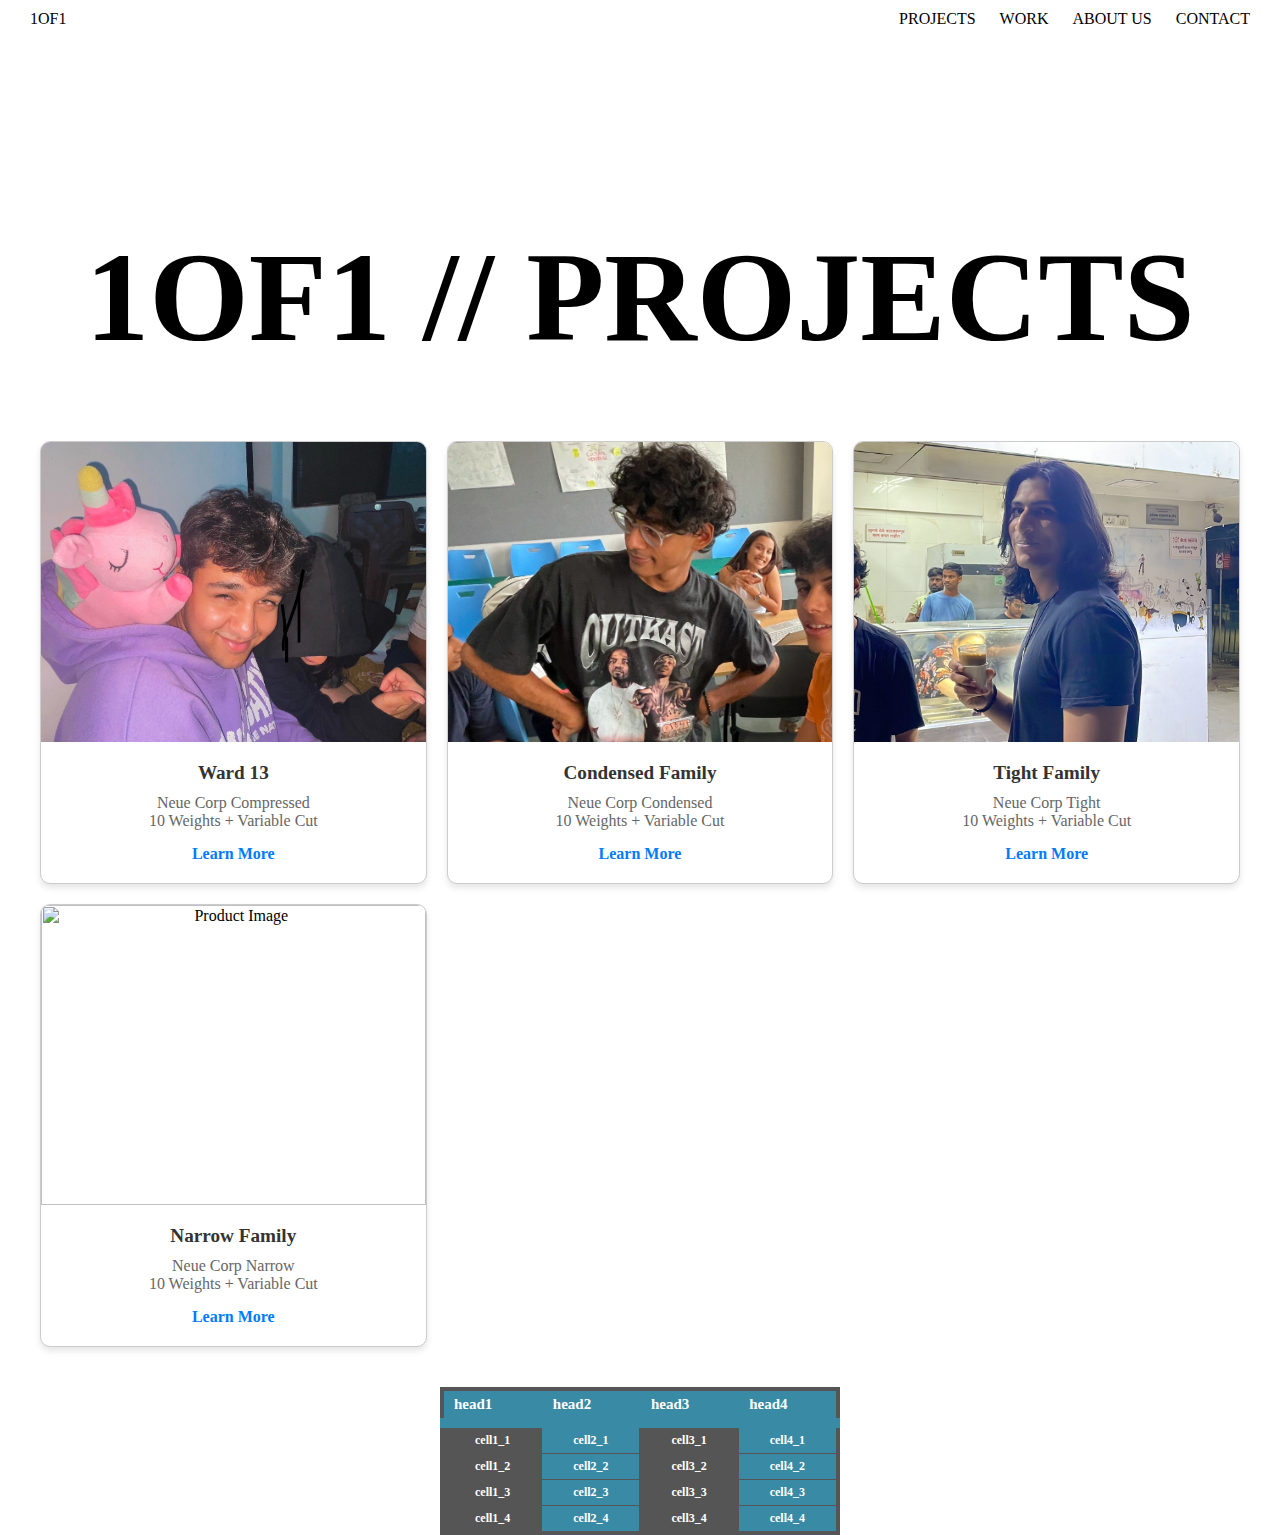
==== projects.html @ ed0822c1 "FILES UPLOADED" ====
<html>
    <head>
        <link rel="stylesheet" href="main.css">
        <title>1OF1</title>
    </head>
    <body>
        <nav class="navbar" style="position: static;">
            <a class="logo" href="landing.html" style="color:rgb(0, 0, 0); padding-left: -10px;">1OF1</a>
            <div class="menu">
                <a href="projects.html" style="color:rgb(0, 0, 0);">PROJECTS</a>
                <a href="https://be.net/azhy" style="color:rgb(0, 0, 0)">WORK</a>
                <a href="https://instagram.com/1of1.co.in/" style="color:rgb(0, 0, 0)">ABOUT US</a>
                <a href="#" style="color:rgb(0, 0, 0)">CONTACT</a>
            </div>
          </nav>
<h2 style="color: #000000; font-weight: bold; margin-bottom: 30px; font-size: 10vw; padding-top: 80px;">1OF1 // PROJECTS</h2>
<section>
  <div class="catalog">
      <div class="catalog-card">
          <img src="azhaan.jpg" alt="Product Image">
          <div class="catalog-card-content">
              <div class="catalog-card-title">Ward 13</div>
              <div class="catalog-card-description">Neue Corp Compressed<br>10 Weights + Variable Cut</div>
              <a href="#" class="catalog-card-link">Learn More</a>
          </div>
      </div>
      <div class="catalog-card">
          <img src="wagh.jpg" alt="Product Image">
          <div class="catalog-card-content">
              <div class="catalog-card-title">Condensed Family</div>
              <div class="catalog-card-description">Neue Corp Condensed<br>10 Weights + Variable Cut</div>
              <a href="#" class="catalog-card-link">Learn More</a>
          </div>
      </div>
      <div class="catalog-card">
          <img src="shlok.jpg" alt="Product Image">
          <div class="catalog-card-content">
              <div class="catalog-card-title">Tight Family</div>
              <div class="catalog-card-description">Neue Corp Tight<br>10 Weights + Variable Cut</div>
              <a href="#" class="catalog-card-link">Learn More</a>
          </div>
      </div>
      <div class="catalog-card">
          <img src="baroqueweb.jpg" alt="Product Image">
          <div class="catalog-card-content">
              <div class="catalog-card-title">Narrow Family</div>
              <div class="catalog-card-description">Neue Corp Narrow<br>10 Weights + Variable Cut</div>
              <a href="#" class="catalog-card-link">Learn More</a>
          </div>
      </div>
  </div>
</section>

<section style="display: inline-block">
    <table class="blue">
        <thead>
        <tr>
        <th>head1</th>
        <th>head2</th>
        <th>head3</th>
        <th>head4</th>
        </tr>
        </thead>
        <tbody>
        <tr>
        <td>cell1_1</td>
        <td>cell2_1</td>
        <td>cell3_1</td>
        <td>cell4_1</td>
        </tr>
        <tr>
        <td>cell1_2</td>
        <td>cell2_2</td>
        <td>cell3_2</td>
        <td>cell4_2</td>
        </tr>
        <tr>
        <td>cell1_3</td>
        <td>cell2_3</td>
        <td>cell3_3</td>
        <td>cell4_3</td>
        </tr>
        <tr>
        <td>cell1_4</td>
        <td>cell2_4</td>
        <td>cell3_4</td>
        <td>cell4_4</td>
        </tr>
        </tbody>
        </table>
</section>
    </body>
      </html>
---- main.css ----
@font-face {
  font-family: "Helvetica Now Var";
  src: url("https://db.onlinewebfonts.com/t/e66905e07608167a84e6ad52f638c3c6.eot");
  src: url("https://db.onlinewebfonts.com/t/e66905e07608167a84e6ad52f638c3c6.eot?#iefix")format("embedded-opentype"),
  url("https://db.onlinewebfonts.com/t/e66905e07608167a84e6ad52f638c3c6.woff2")format("woff2"),
  url("https://db.onlinewebfonts.com/t/e66905e07608167a84e6ad52f638c3c6.woff")format("woff"),
  url("https://db.onlinewebfonts.com/t/e66905e07608167a84e6ad52f638c3c6.ttf")format("truetype"),
  url("https://db.onlinewebfonts.com/t/e66905e07608167a84e6ad52f638c3c6.svg#Helvetica Now Var")format("svg");
}

body {
    text-align: center;
    font-family: "Helvetica Now Var";    margin: 0;
    padding: 0;
    overflow-x: hidden;
  }
  
  .background {
    position: relative; 
    width: 100%;
    height: 100vh;
    background: url('baroqueweb.jpg') no-repeat center center;
    background-size: cover;
  }
  
  .overlay {
    position: absolute;
    top: 0;
    left: 0;
    width: 100%;
    height: 100%;
    background-color: rgba(0, 0, 0, 0.27);
  }
  
  .text {
    position: relative;
    top: 50%;
    left: 50%;
    transform: translate(-50%, -50%);
    font-size: 10vw;
    font-weight: bold;
    color: white;
    text-align: center;
  }
  
  .oneofone {
    position: absolute;
    top: 50%;
    left: 50%;
    transform: translate(-50%, -50%);
    font-size: 10vw;
    font-weight: bold;
    color: white;
    text-align: center;
  }

  .navbar {
    position: sticky;
    top: 0;
    width: 100%;
    display: flex;
    justify-content: space-between;
    padding: 10px 20px;
    box-sizing: border-box;
  }
  
  .navbar a {
    color: rgb(0, 0, 0);
    text-decoration: none;
    margin: 0 10px;
  }
  
  .card-container {
    display: flex;
    justify-content: center;
    gap: 30px;
    flex-wrap: wrap;
    padding: 20px;
  }
  
  .card {
    width: 300px;
    height: 400px;
    position: relative;
    background: white;
    box-shadow: 0px 1px 15px -3px rgba(0, 0, 0, 0.30);
    border-radius: 25px;
  }
  
  .card:hover {
    transform: translateY(-5px);
}

  .card-image {
    width: 260px;
    height: 260px;
    position: absolute;
    top: 20px;
    left: 20px;
    overflow: hidden;
    border-radius: 15px;
  }
  
  .card-image img {
    width: 100%;
    height: 100%;
    object-fit: cover;
    filter: grayscale(100%);
  }
  
  .card-content {
    position: absolute;
    bottom: 20px;
    left: 20px;
    color: #1E1E1E;
    font-family: Helvetica;
  }
  
  .card-content .name {
    font-size: 24px;
    font-weight: 400;
    text-align: left;
  }
  
  .card-content .title {
    font-size: 18px;
    font-weight: 300;
    margin-top: 5px;
  }
  
  .card-content .location {
    display: flex;
    align-items: center;
    margin-top: 10px;
    font-size: 14px;
    color: #868686;
    font-weight: 300;
  }
  
  .location-icon {
    width: 12px;
    height: 15px;
    background-image: url('location.svg');
    background-repeat: no-repeat;
    background-position: center;
    margin-right: 5px;
  }
  
  footer {
    background-color: #000000;
    padding: 20px;
    text-align: center;
    color: #ffffff;
  }
  
  form {
    display: inline-block;
    text-align: left;
    max-width: 300px;
    width: 100%;
  }
  
  label, input {
    display: block;
    margin-bottom: 10px;
    width: 100%;
  }
  
  input[type=text],
  input[type=tel],
  input[type=email] {
    height: 40px;
    border-radius: 20px;
    padding: 0 15px;
    border: 1px solid #ffffff;
    background-color: #ffffff;
    color: #000000;
  }
  
  input[type=submit] {
    background-color: #ffffff;
    border: none;
    color: #000000;
    padding: 12px 24px;
    text-align: auto;
    text-decoration: none;
    display: inline-block;
    font-size: 16px;
    margin: 4px 2px;
    cursor: pointer;
    width: auto;
    border-radius: 25px;
  }
  
  fieldset {
    border: none;
    padding: 0;
    margin-bottom: 10px;
  }
  
  legend {
    margin-bottom: 5px;
  }
  
  .radio-group {
    display: flex;
    gap: 15px;
  }
  
  .radio-group label {
    display: flex;
    align-items: auto;
    margin-bottom: 0;
  }
  
  .radio-group input[type=radio] {
    margin-right: 5px;
    width: auto;
  }
  
  .philosophy {
    text-align: left;
    padding-left: 200px;
    padding-right: 200px;
    padding-bottom: 50;
  }
  .catalog {
    display: grid;
    grid-template-columns: repeat(auto-fit, minmax(300px, 1fr));
    gap: 20px;
    padding: 40px;
}

.catalog-card {
    border: 1px solid #ccc;
    border-radius: 10px;
    overflow: hidden;
    box-shadow: 0 4px 6px rgba(0, 0, 0, 0.1);
    text-align: center;
    transition: transform 0.3s;
    background-color: white;
}

.catalog-card:hover {
    transform: translateY(-5px);
}

.catalog-card img {
    width: 100%;
    height: 300px;
    object-fit: cover;
    display: block;
}

.catalog-card-content {
    padding: 20px;
}

.catalog-card-title {
    font-size: 1.2em;
    font-weight: bold;
    margin-bottom: 10px;
    color: #333;
}

.catalog-card-description {
    font-size: 1em;
    color: #666;
    margin-bottom: 15px;
}

.catalog-card-link {
    text-decoration: none;
    color: #007BFF;
    font-weight: bold;
}

.catalog-card-link:hover {
    text-decoration: underline;
}

table.blue {
  border: 4px solid #555555;
  background-color: #555555;
  width: 400px;
  text-align: center;
  border-collapse: collapse;
}
table.blue td, table.blue th {
  border: 1px solid #555555;
  padding: 5px 10px;
}
table.blue tbody td {
  font-size: 12px;
  font-weight: bold;
  color: #FFFFFF;
}
table.blue td:nth-child(even) {
  background: #398AA4;
}
table.blue thead {
  background: #398AA4;
  border-bottom: 10px solid #398AA4;
}
table.blue thead th {
  font-size: 15px;
  font-weight: bold;
  color: #FFFFFF;
  text-align: left;
  border-left: 2px solid #398AA4;
}
table.blue thead th:first-child {
  border-left: none;
}

table.blue tfoot td {
  font-size: 13px;
}
table.blue tfoot .links {
  text-align: right;
}
table.blue tfoot .links a{
  display: inline-block;
  background: #FFFFFF;
  color: #398AA4;
  padding: 2px 8px;
  border-radius: 5px;
}
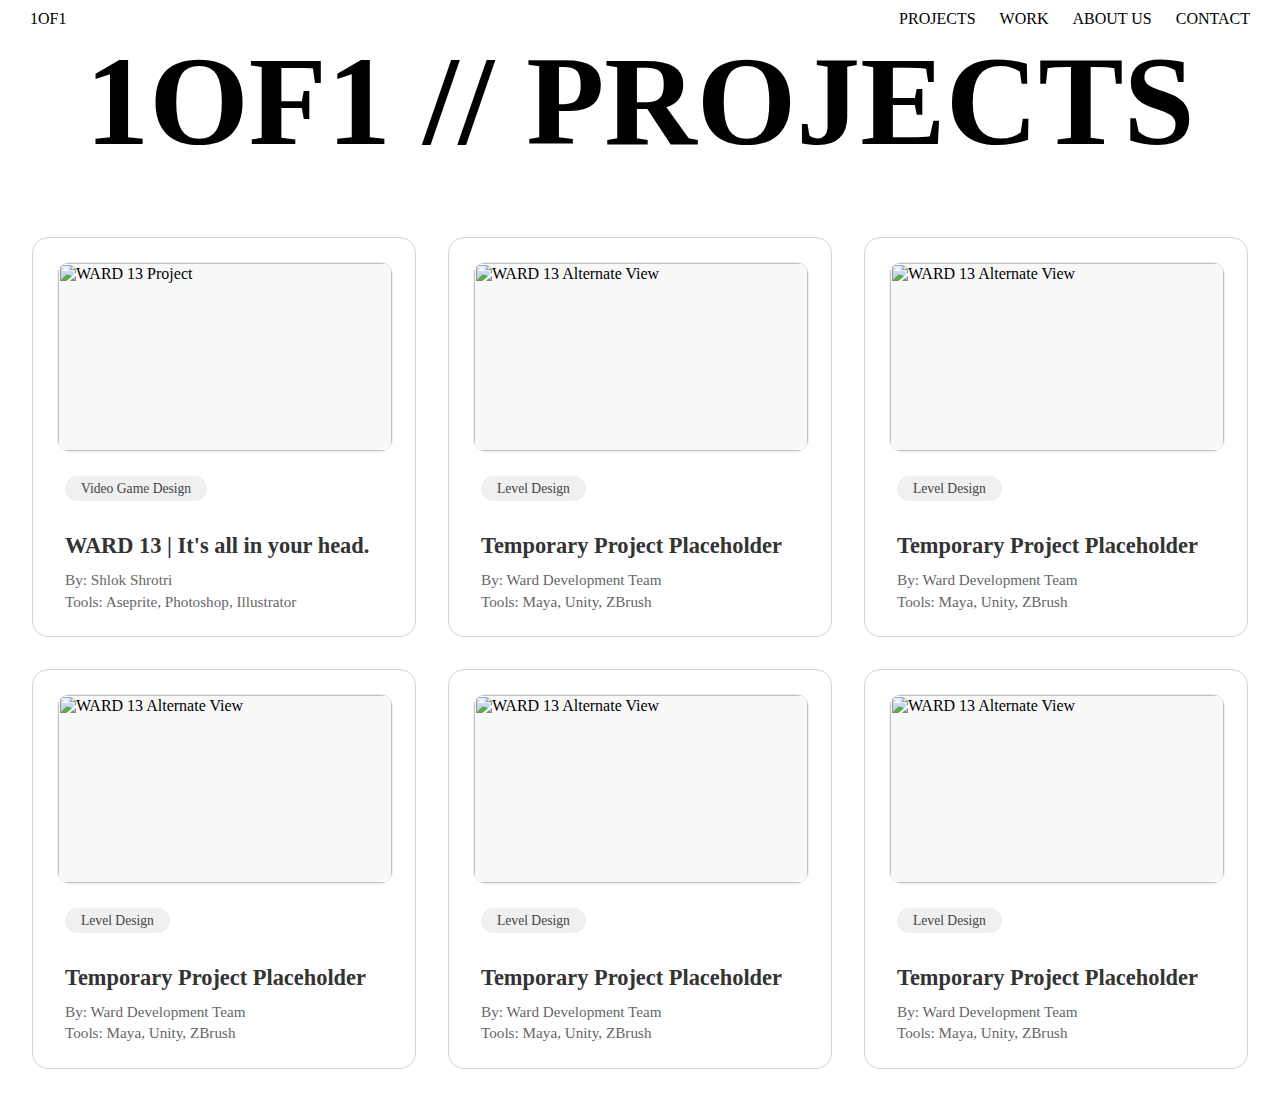
==== commit 2352dbf3: "Update projects.html" ====
--- a/projects.html
+++ b/projects.html
@@ -5,7 +5,7 @@
     </head>
     <body>
         <nav class="navbar" style="position: static;">
-            <a class="logo" href="landing.html" style="color:rgb(0, 0, 0); padding-left: -10px;">1OF1</a>
+            <a class="logo" href="index.html" style="color:rgb(0, 0, 0); padding-left: -10px;">1OF1</a>
             <div class="menu">
                 <a href="projects.html" style="color:rgb(0, 0, 0);">PROJECTS</a>
                 <a href="https://be.net/azhy" style="color:rgb(0, 0, 0)">WORK</a>
@@ -13,81 +13,108 @@
                 <a href="#" style="color:rgb(0, 0, 0)">CONTACT</a>
             </div>
           </nav>
-<h2 style="color: #000000; font-weight: bold; margin-bottom: 30px; font-size: 10vw; padding-top: 80px;">1OF1 // PROJECTS</h2>
-<section>
-  <div class="catalog">
-      <div class="catalog-card">
-          <img src="azhaan.jpg" alt="Product Image">
-          <div class="catalog-card-content">
-              <div class="catalog-card-title">Ward 13</div>
-              <div class="catalog-card-description">Neue Corp Compressed<br>10 Weights + Variable Cut</div>
-              <a href="#" class="catalog-card-link">Learn More</a>
-          </div>
-      </div>
-      <div class="catalog-card">
-          <img src="wagh.jpg" alt="Product Image">
-          <div class="catalog-card-content">
-              <div class="catalog-card-title">Condensed Family</div>
-              <div class="catalog-card-description">Neue Corp Condensed<br>10 Weights + Variable Cut</div>
-              <a href="#" class="catalog-card-link">Learn More</a>
-          </div>
-      </div>
-      <div class="catalog-card">
-          <img src="shlok.jpg" alt="Product Image">
-          <div class="catalog-card-content">
-              <div class="catalog-card-title">Tight Family</div>
-              <div class="catalog-card-description">Neue Corp Tight<br>10 Weights + Variable Cut</div>
-              <a href="#" class="catalog-card-link">Learn More</a>
-          </div>
-      </div>
-      <div class="catalog-card">
-          <img src="baroqueweb.jpg" alt="Product Image">
-          <div class="catalog-card-content">
-              <div class="catalog-card-title">Narrow Family</div>
-              <div class="catalog-card-description">Neue Corp Narrow<br>10 Weights + Variable Cut</div>
-              <a href="#" class="catalog-card-link">Learn More</a>
-          </div>
-      </div>
-  </div>
-</section>
+<h2 style="color: #000000; font-weight: bold; margin-bottom: 30px; font-size: 10vw; margin-top: -10px;">1OF1 // PROJECTS</h2>
 
-<section style="display: inline-block">
-    <table class="blue">
-        <thead>
-        <tr>
-        <th>head1</th>
-        <th>head2</th>
-        <th>head3</th>
-        <th>head4</th>
-        </tr>
-        </thead>
-        <tbody>
-        <tr>
-        <td>cell1_1</td>
-        <td>cell2_1</td>
-        <td>cell3_1</td>
-        <td>cell4_1</td>
-        </tr>
-        <tr>
-        <td>cell1_2</td>
-        <td>cell2_2</td>
-        <td>cell3_2</td>
-        <td>cell4_2</td>
-        </tr>
-        <tr>
-        <td>cell1_3</td>
-        <td>cell2_3</td>
-        <td>cell3_3</td>
-        <td>cell4_3</td>
-        </tr>
-        <tr>
-        <td>cell1_4</td>
-        <td>cell2_4</td>
-        <td>cell3_4</td>
-        <td>cell4_4</td>
-        </tr>
-        </tbody>
-        </table>
+<section class="cat-body" style="text-align: left;">
+    <div class="catalogue-container">
+        <!-- Project 1 -->
+        <div class="catalogue-card">
+            <div class="project-image-container">
+                <div class="project-image-placeholder">
+                    <img src="ward13cover.png" class="project-image" alt="WARD 13 Project">
+                </div>
+            </div>
+            <div class="project-content">
+                <span class="project-category">Video Game Design</span>
+                <h2 class="project-title">WARD 13 | It's all in your head.</h2>
+                <div class="project-details">
+                    By: Shlok Shrotri<br>
+                    Tools: Aseprite, Photoshop, Illustrator
+                </div>
+            </div>
+        </div>
+
+        <!-- Project 2 -->
+        <div class="catalogue-card">
+            <div class="project-image-container">
+                <div class="project-image-placeholder">
+                    <img src="ward13cover.png" class="project-image" alt="WARD 13 Alternate View">
+                </div>
+            </div>
+            <div class="project-content">
+                <span class="project-category">Level Design</span>
+                <h2 class="project-title">Temporary Project Placeholder</h2>
+                <div class="project-details">
+                    By: Ward Development Team<br>
+                    Tools: Maya, Unity, ZBrush
+                </div>
+            </div>
+        </div>
+
+        <div class="catalogue-card">
+            <div class="project-image-container">
+                <div class="project-image-placeholder">
+                    <img src="ward13cover.png" class="project-image" alt="WARD 13 Alternate View">
+                </div>
+            </div>
+            <div class="project-content">
+                <span class="project-category">Level Design</span>
+                <h2 class="project-title">Temporary Project Placeholder</h2>
+                <div class="project-details">
+                    By: Ward Development Team<br>
+                    Tools: Maya, Unity, ZBrush
+                </div>
+            </div>
+        </div>
+
+        <div class="catalogue-card">
+            <div class="project-image-container">
+                <div class="project-image-placeholder">
+                    <img src="ward13cover.png" class="project-image" alt="WARD 13 Alternate View">
+                </div>
+            </div>
+            <div class="project-content">
+                <span class="project-category">Level Design</span>
+                <h2 class="project-title">Temporary Project Placeholder</h2>
+                <div class="project-details">
+                    By: Ward Development Team<br>
+                    Tools: Maya, Unity, ZBrush
+                </div>
+            </div>
+        </div>
+
+        <div class="catalogue-card">
+            <div class="project-image-container">
+                <div class="project-image-placeholder">
+                    <img src="ward13cover.png" class="project-image" alt="WARD 13 Alternate View">
+                </div>
+            </div>
+            <div class="project-content">
+                <span class="project-category">Level Design</span>
+                <h2 class="project-title">Temporary Project Placeholder</h2>
+                <div class="project-details">
+                    By: Ward Development Team<br>
+                    Tools: Maya, Unity, ZBrush
+                </div>
+            </div>
+        </div>
+
+        <div class="catalogue-card">
+            <div class="project-image-container">
+                <div class="project-image-placeholder">
+                    <img src="ward13cover.png" class="project-image" alt="WARD 13 Alternate View">
+                </div>
+            </div>
+            <div class="project-content">
+                <span class="project-category">Level Design</span>
+                <h2 class="project-title">Temporary Project Placeholder</h2>
+                <div class="project-details">
+                    By: Ward Development Team<br>
+                    Tools: Maya, Unity, ZBrush
+                </div>
+            </div>
+        </div>
+    </div>
 </section>
     </body>
-      </html>+      </html>
--- a/main.css
+++ b/main.css
@@ -79,73 +79,119 @@
   }
   
   .card {
-    width: 300px;
-    height: 400px;
-    position: relative;
-    background: white;
-    box-shadow: 0px 1px 15px -3px rgba(0, 0, 0, 0.30);
-    border-radius: 25px;
-  }
-  
-  .card:hover {
-    transform: translateY(-5px);
-}
+      width: 300px;
+      height: 400px;
+      position: relative;
+      perspective: 1000px; /* For the 3D flip effect */
+  }
+
+  .card-inner {
+      width: 100%;
+      height: 100%;
+      position: relative;
+      text-align: center;
+      transition: transform 0.8s;
+      transform-style: preserve-3d;
+  }
+
+  .card:hover .card-inner {
+      transform: rotateY(180deg);
+  }
+
+  .card-front, .card-back {
+      position: absolute;
+      width: 100%;
+      height: 100%;
+      backface-visibility: hidden;
+      background: white;
+      box-shadow: 0px 1px 15px -3px rgba(0, 0, 0, 0.30);
+      border-radius: 25px;
+  }
+
+  .card-front {
+      display: flex;
+      flex-direction: column;
+      align-items: center;
+      justify-content: flex-start;
+  }
 
   .card-image {
-    width: 260px;
-    height: 260px;
-    position: absolute;
-    top: 20px;
-    left: 20px;
-    overflow: hidden;
-    border-radius: 15px;
-  }
-  
+      width: 260px;
+      height: 260px;
+      margin: 20px;
+      overflow: hidden;
+      border-radius: 15px;
+  }
+
   .card-image img {
-    width: 100%;
-    height: 100%;
-    object-fit: cover;
-    filter: grayscale(100%);
-  }
-  
+      width: 100%;
+      height: 100%;
+      object-fit: cover;
+      filter: grayscale(100%);
+  }
+
   .card-content {
-    position: absolute;
-    bottom: 20px;
-    left: 20px;
-    color: #1E1E1E;
-    font-family: Helvetica;
-  }
-  
+      color: #1E1E1E;
+      font-family: Helvetica;
+      margin-left: -80px
+  }
+
   .card-content .name {
-    font-size: 24px;
-    font-weight: 400;
-    text-align: left;
-  }
-  
+      font-size: 24px;
+      font-weight: 400;
+      text-align: left; /* Align text to the left */
+  }
+
   .card-content .title {
-    font-size: 18px;
-    font-weight: 300;
-    margin-top: 5px;
-  }
-  
+      font-size: 18px;
+      font-weight: 300;
+      margin-top: 5px;
+  }
+
   .card-content .location {
-    display: flex;
-    align-items: center;
-    margin-top: 10px;
-    font-size: 14px;
-    color: #868686;
-    font-weight: 300;
-  }
-  
+      display: flex;
+      align-items: center;
+      margin-top: 10px;
+      font-size: 14px;
+      color: #868686;
+      font-weight: 300;
+  }
+
   .location-icon {
-    width: 12px;
-    height: 15px;
-    background-image: url('location.svg');
-    background-repeat: no-repeat;
-    background-position: center;
-    margin-right: 5px;
-  }
-  
+      width: 12px;
+      height: 15px;
+      background-image: url('location.svg');
+      background-repeat: no-repeat;
+      background-position: center;
+      margin-right: 5px;
+  }
+
+  .card-back {
+      background-color: rgb(255, 255, 255);
+      color: rgb(0, 0, 0);
+      display: flex;
+      flex-direction: column;
+      text-align: left;
+      justify-content: center;
+      transform: rotateY(180deg);
+      border-radius: 25px;
+  }
+
+  .card-back h1 {
+      font-size: 24px;
+      margin: 0;
+  }
+
+  .card-back p {
+      font-size: 18px;
+      margin: 5px 0;
+  }
+  
+    
+    .link-container a {
+      text-decoration: none;
+      color: rgb(0, 0, 0);
+}
   footer {
     background-color: #000000;
     padding: 20px;
@@ -224,105 +270,109 @@
     padding-right: 200px;
     padding-bottom: 50;
   }
-  .catalog {
+  .cat-body {
+    background: white;
+    padding: 2rem;
+}
+
+.catalogue-container {
     display: grid;
-    grid-template-columns: repeat(auto-fit, minmax(300px, 1fr));
-    gap: 20px;
-    padding: 40px;
-}
-
-.catalog-card {
-    border: 1px solid #ccc;
-    border-radius: 10px;
+    grid-template-columns: repeat(4, 1fr);
+    gap: 2rem;
+    max-width: 1600px;
+    margin: 0 auto;
+}
+
+.catalogue-card {
+    background: white;
+    border-radius: 16px;
+    padding: 1.5rem;
+    border: 1px solid #d4d4d4;
+    transition: transform 0.2s ease;
     overflow: hidden;
-    box-shadow: 0 4px 6px rgba(0, 0, 0, 0.1);
-    text-align: center;
-    transition: transform 0.3s;
-    background-color: white;
-}
-
-.catalog-card:hover {
-    transform: translateY(-5px);
-}
-
-.catalog-card img {
-    width: 100%;
-    height: 300px;
-    object-fit: cover;
-    display: block;
-}
-
-.catalog-card-content {
-    padding: 20px;
-}
-
-.catalog-card-title {
-    font-size: 1.2em;
-    font-weight: bold;
-    margin-bottom: 10px;
+}
+
+.catalogue-card:hover {
+    transform: translateY(-4px);
+}
+
+.project-image-container {
+    position: relative;
+    width: 100%;
+    padding-top: 56.25%;
+    background: #f8f8f8;
+    border-radius: 12px;
+    overflow: hidden;
+    margin-bottom: 1.5rem;
+    border: 1px solid #eee;
+}
+
+.project-image-placeholder {
+    position: absolute;
+    top: 0;
+    left: 0;
+    width: 100%;
+    height: 100%;
+    display: flex;
+    align-items: center;
+    justify-content: center;
+}
+
+.project-image {
+    width: 100%;
+    height: 100%;
+    object-fit: contain;
+    object-position: center;
+}
+
+.project-content {
+    padding: 0 0.5rem;
+}
+
+.project-category {
+    background: #f0f0f0;
+    padding: 0.3rem 1rem;
+    border-radius: 20px;
+    font-size: 0.85rem;
+    display: inline-block;
+    margin-bottom: 0.8rem;
+    font-weight: 500;
+    color: #444;
+}
+
+.project-title {
+    font-size: 1.4rem;
+    font-weight: 700;
     color: #333;
-}
-
-.catalog-card-description {
-    font-size: 1em;
+    margin-bottom: 0.6rem;
+    line-height: 1.2;
+}
+
+.project-details {
     color: #666;
-    margin-bottom: 15px;
-}
-
-.catalog-card-link {
-    text-decoration: none;
-    color: #007BFF;
-    font-weight: bold;
-}
-
-.catalog-card-link:hover {
-    text-decoration: underline;
-}
-
-table.blue {
-  border: 4px solid #555555;
-  background-color: #555555;
-  width: 400px;
-  text-align: center;
-  border-collapse: collapse;
-}
-table.blue td, table.blue th {
-  border: 1px solid #555555;
-  padding: 5px 10px;
-}
-table.blue tbody td {
-  font-size: 12px;
-  font-weight: bold;
-  color: #FFFFFF;
-}
-table.blue td:nth-child(even) {
-  background: #398AA4;
-}
-table.blue thead {
-  background: #398AA4;
-  border-bottom: 10px solid #398AA4;
-}
-table.blue thead th {
-  font-size: 15px;
-  font-weight: bold;
-  color: #FFFFFF;
-  text-align: left;
-  border-left: 2px solid #398AA4;
-}
-table.blue thead th:first-child {
-  border-left: none;
-}
-
-table.blue tfoot td {
-  font-size: 13px;
-}
-table.blue tfoot .links {
-  text-align: right;
-}
-table.blue tfoot .links a{
-  display: inline-block;
-  background: #FFFFFF;
-  color: #398AA4;
-  padding: 2px 8px;
-  border-radius: 5px;
-}
+    font-size: 0.95rem;
+    line-height: 1.4;
+}
+
+@media (max-width: 1400px) {
+    .catalogue-container {
+        grid-template-columns: repeat(3, 1fr);
+    }
+}
+
+@media (max-width: 1024px) {
+    .catalogue-container {
+        grid-template-columns: repeat(2, 1fr);
+    }
+}
+
+@media (max-width: 640px) {
+    .catalogue-container {
+        grid-template-columns: 1fr;
+    }
+    
+    .catalogue-card {
+        max-width: 400px;
+        margin: 0 auto;
+    }
+}
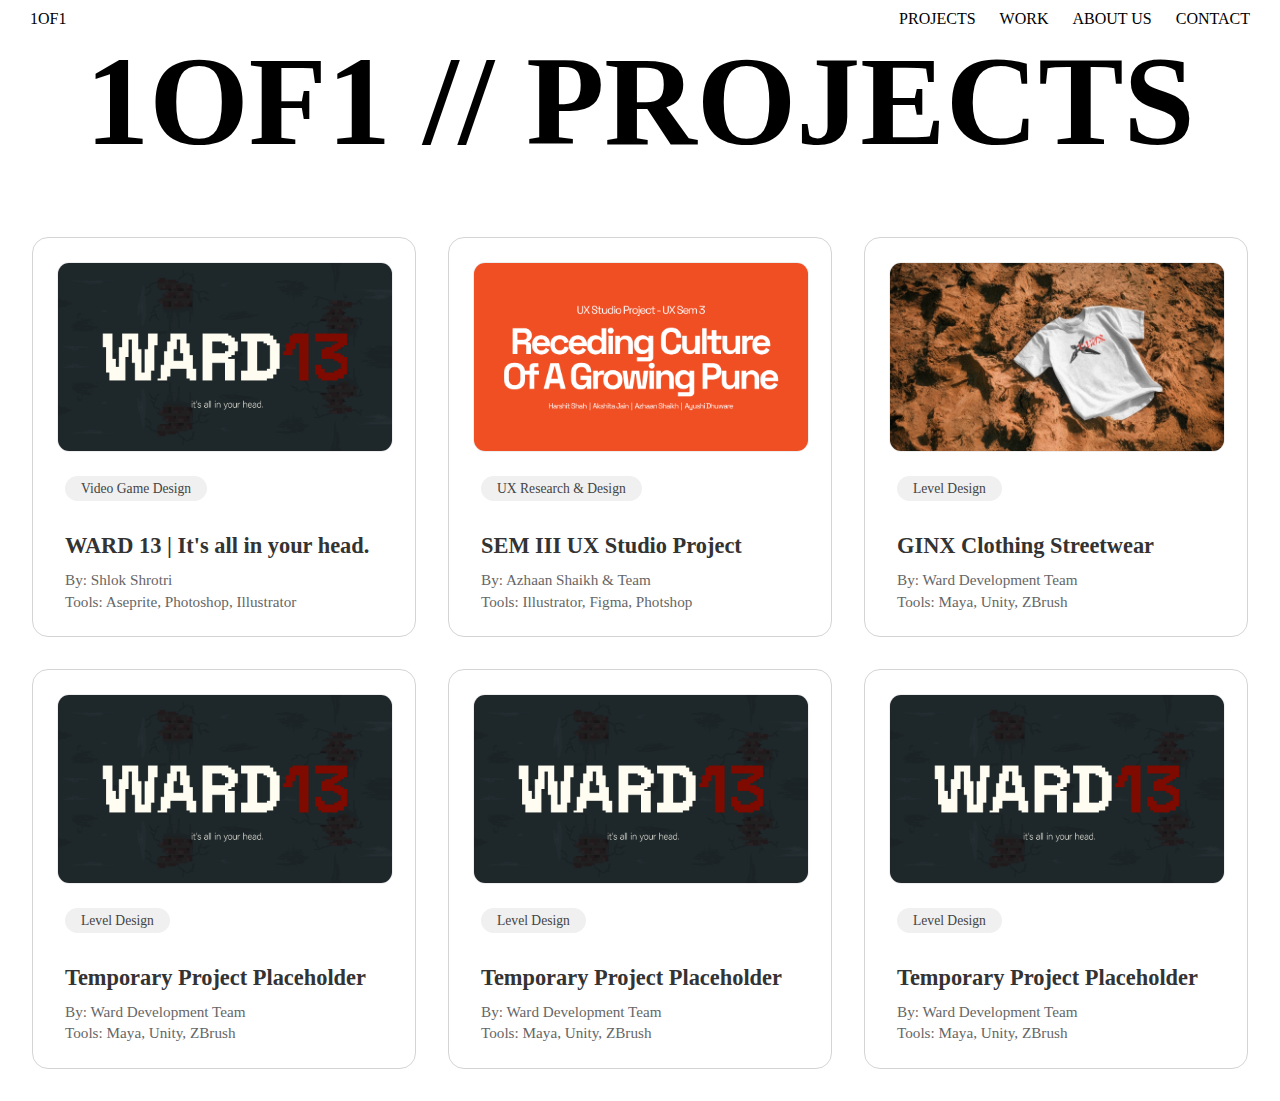
==== commit 987e04ae: "project img update" ====
--- a/projects.html
+++ b/projects.html
@@ -38,15 +38,15 @@
         <div class="catalogue-card">
             <div class="project-image-container">
                 <div class="project-image-placeholder">
-                    <img src="ward13cover.png" class="project-image" alt="WARD 13 Alternate View">
+                    <img src="1Cover.png" style="width:400;" class="project-image" alt="WARD 13 Alternate View">
                 </div>
             </div>
             <div class="project-content">
-                <span class="project-category">Level Design</span>
-                <h2 class="project-title">Temporary Project Placeholder</h2>
+                <span class="project-category">UX Research & Design</span>
+                <h2 class="project-title">SEM III UX Studio Project</h2>
                 <div class="project-details">
-                    By: Ward Development Team<br>
-                    Tools: Maya, Unity, ZBrush
+                    By: Azhaan Shaikh & Team<br>
+                    Tools: Illustrator, Figma, Photshop
                 </div>
             </div>
         </div>
@@ -54,12 +54,12 @@
         <div class="catalogue-card">
             <div class="project-image-container">
                 <div class="project-image-placeholder">
-                    <img src="ward13cover.png" class="project-image" alt="WARD 13 Alternate View">
+                    <img src="ginx-tshirt.jpg" style="width: 500;" class="project-image" alt="WARD 13 Alternate View">
                 </div>
             </div>
             <div class="project-content">
                 <span class="project-category">Level Design</span>
-                <h2 class="project-title">Temporary Project Placeholder</h2>
+                <h2 class="project-title">GINX Clothing Streetwear</h2>
                 <div class="project-details">
                     By: Ward Development Team<br>
                     Tools: Maya, Unity, ZBrush
--- a/main.css
+++ b/main.css
@@ -56,12 +56,14 @@
 
   .navbar {
     position: sticky;
+    z-index: 10; /* Higher z-index */
     top: 0;
     width: 100%;
     display: flex;
     justify-content: space-between;
     padding: 10px 20px;
     box-sizing: border-box;
+    
   }
   
   .navbar a {
@@ -266,9 +268,8 @@
   
   .philosophy {
     text-align: left;
-    padding-left: 200px;
-    padding-right: 200px;
-    padding-bottom: 50;
+    padding-left: 10%;
+    padding-right: 10%;
   }
   .cat-body {
     background: white;
@@ -376,3 +377,102 @@
         margin: 0 auto;
     }
 }
+
+.menu-ward13 {
+  float: left;
+  padding-left: 50px;
+  margin-top: -30px;
+}
+
+.michael {
+  float: right;
+  padding-right: 50px;
+  margin-top: -30px;
+}
+
+
+.shipman {
+  float: left;
+  padding-left: 50px;
+  margin-top: -30px;
+}
+
+/* Hamburger menu styling */
+.hamburger {
+  display: none;  /* Hidden on larger screens */
+  font-size: 20px;
+  cursor: pointer;
+  z-index: 11; /* Higher than .nav-links to ensure it's clickable */
+}
+
+
+@media (max-width: 768px) {
+  .hamburger {
+      display: block; /* Show hamburger on mobile */
+  }
+}
+
+@media (max-width: 768px) {
+  .nav-links {
+    position: absolute;
+    top: 0px; /* Adjust based on your header height */
+    left: 0;
+    width: 100%;
+    display: none; /* Hidden by default */
+    flex-direction: column;
+    background: #ffffff;
+    text-align: right;
+    padding-top: 7vh;
+    padding-bottom: 5vh;
+    z-index: 10; /* Ensure the menu is above other elements */
+}
+
+.nav-links.active {
+    display: flex; /* Show menu when active */
+}
+
+
+  .nav-links li {
+      padding: 15px 0;
+  }
+
+  .hamburger {
+      display: block; /* Show hamburger on mobile */
+  }
+
+  .nav-links.active {
+      display: flex; /* Show menu when active */
+  }
+}
+
+.videobg {
+  width: 100vw;
+  height: auto;
+  display: block;
+}
+
+.variable .char {
+  --delay: calc((var(--char-index) + 1) * 400ms);
+  animation: breathe 4000ms infinite both;
+  animation-delay: var(--delay);
+}
+
+.variable:hover span {
+  animation-play-state: paused;
+}
+
+@keyframes breathe {
+  0% {
+    font-variation-settings: 'wght' 100, 'wdth' 85;
+    font-size: 10vw;
+  }
+  60% {
+    font-variation-settings: 'wght' 700, 'wdth' 100;
+    font-size: 11vw;
+  }
+  
+  100% {
+    font-variation-settings: 'wght' 100, 'wdth' 85;
+    font-size: 10vw;
+  }
+}
